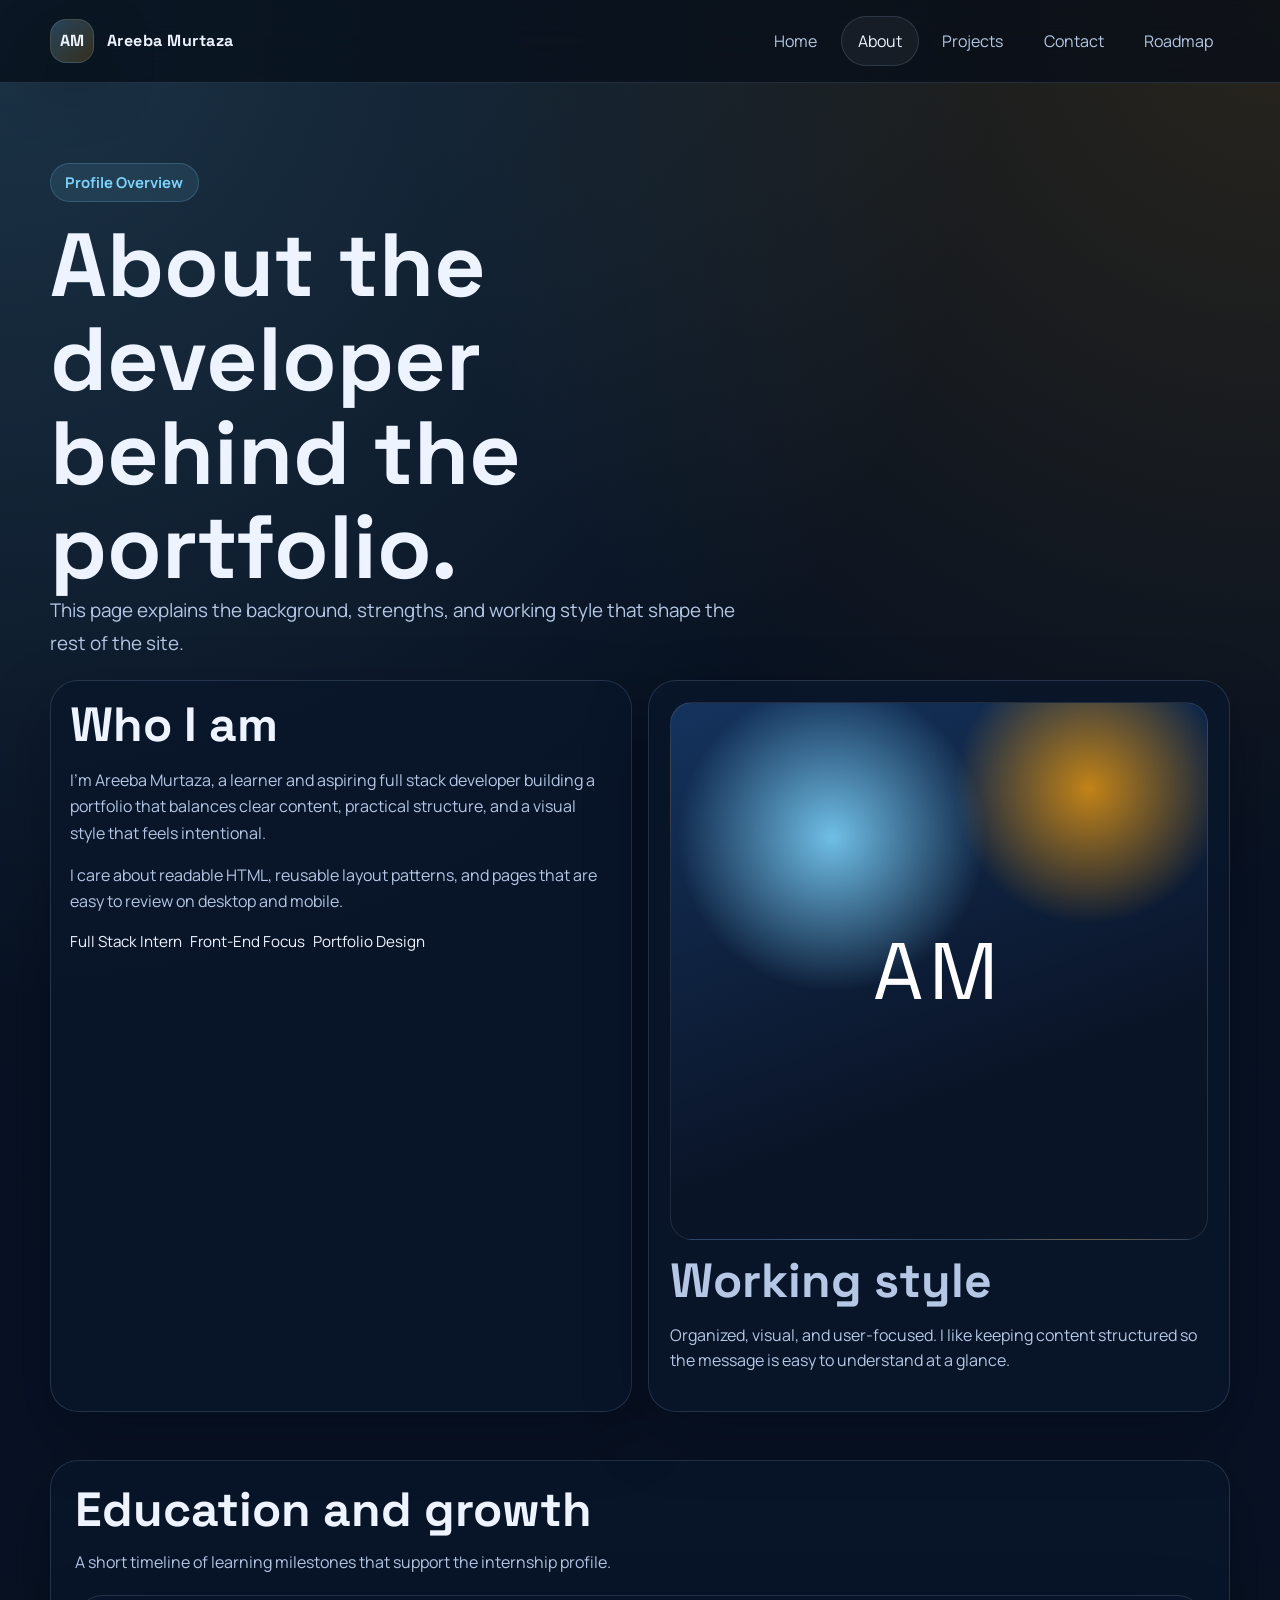
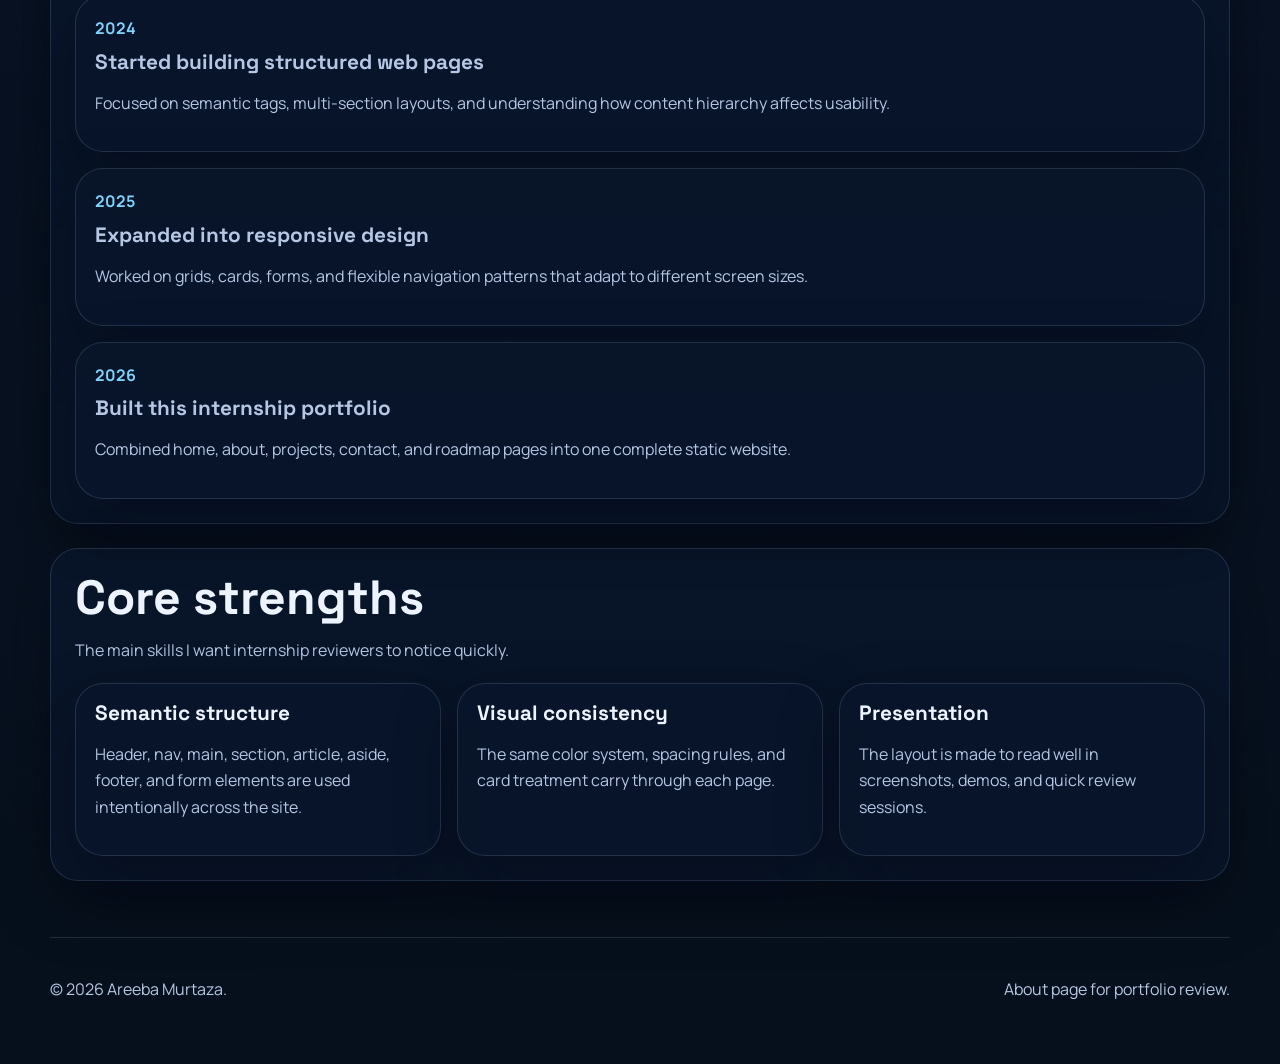
==== about.html @ 61dd8318 "added portfolio website files" ====
<!DOCTYPE html>
<html lang="en">
<head>
    <meta charset="UTF-8">
    <meta name="viewport" content="width=device-width, initial-scale=1.0">
    <meta name="description" content="About Areeba Murtaza, a full stack development intern and portfolio owner.">
    <title>About | Areeba Murtaza</title>
    <link rel="stylesheet" href="style.css">
</head>
<body>
    <a class="skip-link" href="#main-content">Skip to content</a>
    <header class="site-header">
        <div class="container">
            <nav class="navbar" aria-label="Primary">
                <a class="brand" href="index.html">
                    <span class="brand-mark">AM</span>
                    <span>Areeba Murtaza</span>
                </a>
                <div class="nav-links">
                    <a href="index.html">Home</a>
                    <a class="active" href="about.html" aria-current="page">About</a>
                    <a href="projects.html">Projects</a>
                    <a href="contact.html">Contact</a>
                    <a href="roadmap.html">Roadmap</a>
                </div>
            </nav>
        </div>
    </header>

    <main id="main-content" class="container">
        <section class="page-hero">
            <div class="section-header">
                <div>
                    <div class="kicker">Profile Overview</div>
                    <h1>About the developer behind the portfolio.</h1>
                    <p class="lead">This page explains the background, strengths, and working style that shape the rest of the site.</p>
                </div>
            </div>
            <div class="grid-2">
                <article class="card">
                    <h2>Who I am</h2>
                    <p>I’m Areeba Murtaza, a learner and aspiring full stack developer building a portfolio that balances clear content, practical structure, and a visual style that feels intentional.</p>
                    <p>I care about readable HTML, reusable layout patterns, and pages that are easy to review on desktop and mobile.</p>
                    <div class="badge-row">
                        <span class="badge">Full Stack Intern</span>
                        <span class="badge">Front-End Focus</span>
                        <span class="badge">Portfolio Design</span>
                    </div>
                </article>
                <aside class="profile-panel">
                    <figure>
                        <div class="avatar" aria-hidden="true">AM</div>
                        <figcaption>
                            <h2 style="margin-bottom:0.5rem;">Working style</h2>
                            <p>Organized, visual, and user-focused. I like keeping content structured so the message is easy to understand at a glance.</p>
                        </figcaption>
                    </figure>
                </aside>
            </div>
        </section>

        <section class="section">
            <div class="section-header">
                <div>
                    <h2>Education and growth</h2>
                    <p>A short timeline of learning milestones that support the internship profile.</p>
                </div>
            </div>
            <ol class="timeline">
                <li class="timeline-item">
                    <time datetime="2024">2024</time>
                    <h3>Started building structured web pages</h3>
                    <p>Focused on semantic tags, multi-section layouts, and understanding how content hierarchy affects usability.</p>
                </li>
                <li class="timeline-item">
                    <time datetime="2025">2025</time>
                    <h3>Expanded into responsive design</h3>
                    <p>Worked on grids, cards, forms, and flexible navigation patterns that adapt to different screen sizes.</p>
                </li>
                <li class="timeline-item">
                    <time datetime="2026">2026</time>
                    <h3>Built this internship portfolio</h3>
                    <p>Combined home, about, projects, contact, and roadmap pages into one complete static website.</p>
                </li>
            </ol>
        </section>

        <section class="section">
            <div class="section-header">
                <div>
                    <h2>Core strengths</h2>
                    <p>The main skills I want internship reviewers to notice quickly.</p>
                </div>
            </div>
            <div class="grid-3">
                <article class="card">
                    <h3>Semantic structure</h3>
                    <p>Header, nav, main, section, article, aside, footer, and form elements are used intentionally across the site.</p>
                </article>
                <article class="card">
                    <h3>Visual consistency</h3>
                    <p>The same color system, spacing rules, and card treatment carry through each page.</p>
                </article>
                <article class="card">
                    <h3>Presentation</h3>
                    <p>The layout is made to read well in screenshots, demos, and quick review sessions.</p>
                </article>
            </div>
        </section>
    </main>

    <footer class="site-footer">
        <div class="container footer-inner">
            <p>&copy; 2026 Areeba Murtaza.</p>
            <p>About page for portfolio review.</p>
        </div>
    </footer>
</body>
</html>
---- style.css ----
@import url('https://fonts.googleapis.com/css2?family=Manrope:wght@400;500;600;700;800&family=Space+Grotesk:wght@500;700&display=swap');

:root {
    --bg: #07111f;
    --bg-soft: #0c1a2f;
    --panel: rgba(10, 23, 43, 0.78);
    --panel-strong: #102544;
    --card: rgba(14, 31, 56, 0.9);
    --text: #eef4ff;
    --muted: #b5c7e4;
    --accent: #7dd3fc;
    --accent-2: #f59e0b;
    --border: rgba(150, 180, 222, 0.18);
    --shadow: 0 24px 60px rgba(1, 6, 16, 0.35);
    --radius-xl: 28px;
    --radius-lg: 20px;
    --radius-md: 16px;
    --container: 1180px;
}

* {
    box-sizing: border-box;
}

html {
    scroll-behavior: smooth;
}

body {
    margin: 0;
    font-family: 'Manrope', sans-serif;
    color: var(--text);
    background:
        radial-gradient(circle at top left, rgba(125, 211, 252, 0.18), transparent 34%),
        radial-gradient(circle at top right, rgba(245, 158, 11, 0.14), transparent 30%),
        linear-gradient(180deg, #07111f 0%, #081224 52%, #06101c 100%);
    min-height: 100vh;
}

body::before {
    content: '';
    position: fixed;
    inset: 0;
    pointer-events: none;
    background-image: linear-gradient(rgba(255,255,255,0.025) 1px, transparent 1px),
        linear-gradient(90deg, rgba(255,255,255,0.025) 1px, transparent 1px);
    background-size: 36px 36px;
    mask-image: linear-gradient(180deg, rgba(0,0,0,0.65), transparent 95%);
    opacity: 0.45;
    z-index: -1;
}

img {
    max-width: 100%;
    display: block;
}

a {
    color: inherit;
    text-decoration: none;
}

.skip-link {
    position: absolute;
    left: -999px;
    top: 12px;
    z-index: 1000;
    background: #fff;
    color: #0f172a;
    padding: 0.75rem 1rem;
    border-radius: 999px;
}

.skip-link:focus {
    left: 16px;
}

.container {
    width: min(100% - 2rem, var(--container));
    margin: 0 auto;
}

.site-header {
    position: sticky;
    top: 0;
    z-index: 50;
    backdrop-filter: blur(18px);
    background: rgba(6, 13, 24, 0.72);
    border-bottom: 1px solid var(--border);
}

.navbar {
    display: flex;
    align-items: center;
    justify-content: space-between;
    gap: 1rem;
    padding: 1rem 0;
}

.brand {
    display: inline-flex;
    align-items: center;
    gap: 0.8rem;
    font-family: 'Space Grotesk', sans-serif;
    font-weight: 700;
    letter-spacing: 0.03em;
}

.brand-mark {
    width: 44px;
    height: 44px;
    display: grid;
    place-items: center;
    border-radius: 16px;
    background: linear-gradient(135deg, rgba(125, 211, 252, 0.25), rgba(245, 158, 11, 0.18));
    border: 1px solid var(--border);
    box-shadow: var(--shadow);
}

.nav-links {
    display: flex;
    flex-wrap: wrap;
    gap: 0.4rem;
}

.nav-links a {
    padding: 0.8rem 1rem;
    border-radius: 999px;
    color: var(--muted);
    border: 1px solid transparent;
    transition: 180ms ease;
}

.nav-links a:hover,
.nav-links a:focus-visible,
.nav-links a.active,
.nav-links a[aria-current='page'] {
    color: var(--text);
    border-color: var(--border);
    background: rgba(255, 255, 255, 0.05);
}

.hero,
.page-hero {
    padding: 5rem 0 3rem;
}

.hero-grid {
    display: grid;
    grid-template-columns: minmax(0, 1.2fr) minmax(320px, 0.8fr);
    gap: 2rem;
    align-items: center;
}

.kicker {
    display: inline-flex;
    align-items: center;
    gap: 0.6rem;
    padding: 0.55rem 0.9rem;
    border-radius: 999px;
    background: rgba(125, 211, 252, 0.1);
    border: 1px solid rgba(125, 211, 252, 0.2);
    color: var(--accent);
    font-size: 0.93rem;
    font-weight: 700;
    margin-bottom: 1rem;
}

h1,
h2,
h3,
h4 {
    margin: 0;
    font-family: 'Space Grotesk', sans-serif;
    line-height: 1.05;
}

h1 {
    font-size: clamp(2.7rem, 7vw, 5.6rem);
    max-width: 11ch;
}

h2 {
    font-size: clamp(2rem, 4vw, 3rem);
    margin-bottom: 1rem;
}

h3 {
    font-size: 1.3rem;
}

.lead {
    color: var(--muted);
    font-size: clamp(1.05rem, 2vw, 1.18rem);
    line-height: 1.7;
    max-width: 62ch;
    margin: 1.25rem 0 1.75rem;
}

.actions {
    display: flex;
    flex-wrap: wrap;
    gap: 0.85rem;
    margin-bottom: 2rem;
}

.button {
    display: inline-flex;
    align-items: center;
    justify-content: center;
    gap: 0.5rem;
    padding: 0.95rem 1.25rem;
    border-radius: 999px;
    border: 1px solid transparent;
    font-weight: 700;
    transition: 180ms ease;
}

.button-primary {
    color: #03101d;
    background: linear-gradient(135deg, #7dd3fc, #f8e16c);
    box-shadow: 0 18px 36px rgba(125, 211, 252, 0.14);
}

.button-secondary {
    color: var(--text);
    border-color: var(--border);
    background: rgba(255, 255, 255, 0.04);
}

.button:hover,
.button:focus-visible {
    transform: translateY(-1px);
}

.hero-metrics,
.stats,
.skill-chips,
.pill-list {
    display: flex;
    flex-wrap: wrap;
    gap: 0.85rem;
}

.metric,
.stat,
.pill,
.tag,
.skill {
    padding: 1rem 1.1rem;
    border-radius: var(--radius-md);
    background: rgba(255, 255, 255, 0.05);
    border: 1px solid var(--border);
    box-shadow: var(--shadow);
}

.metric strong,
.stat strong {
    display: block;
    font-size: 1.4rem;
    font-family: 'Space Grotesk', sans-serif;
}

.visual-card {
    position: relative;
    overflow: hidden;
    padding: 1.25rem;
    border-radius: var(--radius-xl);
    background: linear-gradient(180deg, rgba(16, 37, 68, 0.92), rgba(8, 18, 36, 0.92));
    border: 1px solid var(--border);
    box-shadow: var(--shadow);
}

.visual-card::before {
    content: '';
    position: absolute;
    inset: auto -30% -35% auto;
    width: 260px;
    height: 260px;
    border-radius: 50%;
    background: radial-gradient(circle, rgba(125, 211, 252, 0.3), transparent 65%);
}

.profile-panel,
.section,
.card,
.timeline-item,
.form-panel,
.info-panel,
.callout,
.note,
.panel {
    background: var(--panel);
    border: 1px solid var(--border);
    box-shadow: var(--shadow);
    border-radius: var(--radius-xl);
}

.profile-panel {
    padding: 1.3rem;
}

.profile-panel figure {
    margin: 0;
}

.avatar {
    aspect-ratio: 1;
    width: 100%;
    border-radius: 22px;
    background:
        radial-gradient(circle at 30% 25%, rgba(125, 211, 252, 0.88), transparent 28%),
        radial-gradient(circle at 78% 16%, rgba(245, 158, 11, 0.78), transparent 22%),
        linear-gradient(160deg, #14335d, #0a1427 68%);
    border: 1px solid rgba(255,255,255,0.1);
    display: grid;
    place-items: center;
    font-family: 'Space Grotesk', sans-serif;
    font-size: clamp(3rem, 8vw, 5rem);
    letter-spacing: 0.08em;
    color: #fff;
    margin-bottom: 1rem;
}

.profile-panel figcaption {
    color: var(--muted);
    line-height: 1.6;
}

.section {
    padding: 1.5rem;
    margin: 0 0 1.5rem;
}

.section-header {
    display: flex;
    flex-wrap: wrap;
    align-items: end;
    justify-content: space-between;
    gap: 1rem;
    margin-bottom: 1.35rem;
}

.section-header p {
    margin: 0;
    color: var(--muted);
    max-width: 58ch;
}

.grid-2,
.grid-3,
.grid-4 {
    display: grid;
    gap: 1rem;
}

.grid-2 {
    grid-template-columns: repeat(2, minmax(0, 1fr));
}

.grid-3 {
    grid-template-columns: repeat(3, minmax(0, 1fr));
}

.grid-4 {
    grid-template-columns: repeat(4, minmax(0, 1fr));
}

.card,
.timeline-item,
.form-panel,
.info-panel,
.callout,
.note,
.panel {
    padding: 1.2rem;
}

.card p,
.timeline-item p,
.info-panel p,
.callout p,
.note p,
.panel p {
    color: var(--muted);
    line-height: 1.65;
}

.card ul,
.list,
.timeline,
.feature-list,
.bullets {
    margin: 0;
    padding-left: 1.15rem;
    color: var(--muted);
    line-height: 1.7;
}

.card ul li + li,
.list li + li,
.feature-list li + li,
.bullets li + li {
    margin-top: 0.45rem;
}

.badge-row {
    display: flex;
    flex-wrap: wrap;
    gap: 0.5rem;
    margin-top: 1rem;
}

.badge,
.skill,
.tag,
.pill {
    display: inline-flex;
    align-items: center;
    gap: 0.4rem;
    font-size: 0.95rem;
    color: var(--text);
}

.timeline {
    list-style: none;
    padding: 0;
    margin: 0;
    display: grid;
    gap: 1rem;
}

.timeline-item {
    position: relative;
}

.timeline-item time {
    display: inline-block;
    margin-bottom: 0.6rem;
    color: var(--accent);
    font-weight: 700;
}

.progress {
    height: 0.7rem;
    border-radius: 999px;
    background: rgba(255,255,255,0.08);
    overflow: hidden;
    margin-top: 0.6rem;
}

.progress span {
    display: block;
    height: 100%;
    border-radius: inherit;
    background: linear-gradient(90deg, #7dd3fc, #f59e0b);
}

.project-card {
    display: flex;
    flex-direction: column;
    gap: 1rem;
    min-height: 100%;
}

.project-media {
    border-radius: 20px;
    min-height: 170px;
    padding: 1rem;
    background:
        radial-gradient(circle at top left, rgba(125, 211, 252, 0.24), transparent 26%),
        radial-gradient(circle at bottom right, rgba(245, 158, 11, 0.18), transparent 24%),
        linear-gradient(160deg, rgba(17, 43, 77, 0.95), rgba(8, 18, 36, 0.95));
    border: 1px solid rgba(255,255,255,0.08);
    display: flex;
    flex-direction: column;
    justify-content: end;
}

.project-media strong {
    font-family: 'Space Grotesk', sans-serif;
    font-size: 1.2rem;
}

.project-meta,
.meta {
    display: flex;
    flex-wrap: wrap;
    gap: 0.5rem;
    color: var(--muted);
    font-size: 0.95rem;
}

.project-meta span,
.meta span {
    padding: 0.45rem 0.7rem;
    border-radius: 999px;
    background: rgba(255,255,255,0.05);
    border: 1px solid var(--border);
}

.table {
    width: 100%;
    border-collapse: collapse;
    overflow: hidden;
}

.table th,
.table td {
    padding: 0.85rem;
    text-align: left;
    border-bottom: 1px solid rgba(255,255,255,0.08);
}

.table th {
    color: var(--accent);
    font-weight: 700;
}

.form-layout {
    display: grid;
    grid-template-columns: minmax(0, 1.2fr) minmax(300px, 0.8fr);
    gap: 1rem;
    align-items: start;
}

form {
    display: grid;
    gap: 1rem;
}

fieldset {
    margin: 0;
    padding: 1rem;
    border-radius: 20px;
    border: 1px solid rgba(255,255,255,0.08);
}

legend {
    padding: 0 0.5rem;
    color: var(--accent);
    font-weight: 700;
}

.form-grid {
    display: grid;
    grid-template-columns: repeat(2, minmax(0, 1fr));
    gap: 0.9rem;
}

.field {
    display: grid;
    gap: 0.45rem;
}

.field label {
    font-weight: 700;
}

input,
select,
textarea {
    width: 100%;
    padding: 0.9rem 1rem;
    border-radius: 16px;
    border: 1px solid rgba(255,255,255,0.1);
    background: rgba(2, 7, 15, 0.55);
    color: var(--text);
    font: inherit;
}

textarea {
    min-height: 140px;
    resize: vertical;
}

input::placeholder,
textarea::placeholder {
    color: rgba(181, 199, 228, 0.7);
}

.form-actions {
    display: flex;
    flex-wrap: wrap;
    gap: 0.75rem;
    align-items: center;
}

.helper {
    color: var(--muted);
    font-size: 0.95rem;
}

.site-footer {
    padding: 2rem 0 3rem;
    color: var(--muted);
}

.footer-inner {
    display: flex;
    flex-wrap: wrap;
    justify-content: space-between;
    gap: 1rem;
    padding-top: 1.5rem;
    border-top: 1px solid var(--border);
}

@media (max-width: 960px) {
    .hero-grid,
    .grid-2,
    .grid-3,
    .grid-4,
    .form-layout {
        grid-template-columns: 1fr;
    }

    h1 {
        max-width: 100%;
    }
}

@media (max-width: 720px) {
    .navbar {
        flex-direction: column;
        align-items: flex-start;
    }

    .nav-links {
        width: 100%;
    }

    .nav-links a {
        flex: 1 1 auto;
        text-align: center;
    }

    .hero,
    .page-hero {
        padding-top: 3rem;
    }

    .section,
    .profile-panel,
    .card,
    .timeline-item,
    .form-panel,
    .info-panel,
    .callout,
    .note,
    .panel {
        border-radius: 22px;
    }

    .form-grid {
        grid-template-columns: 1fr;
    }
}
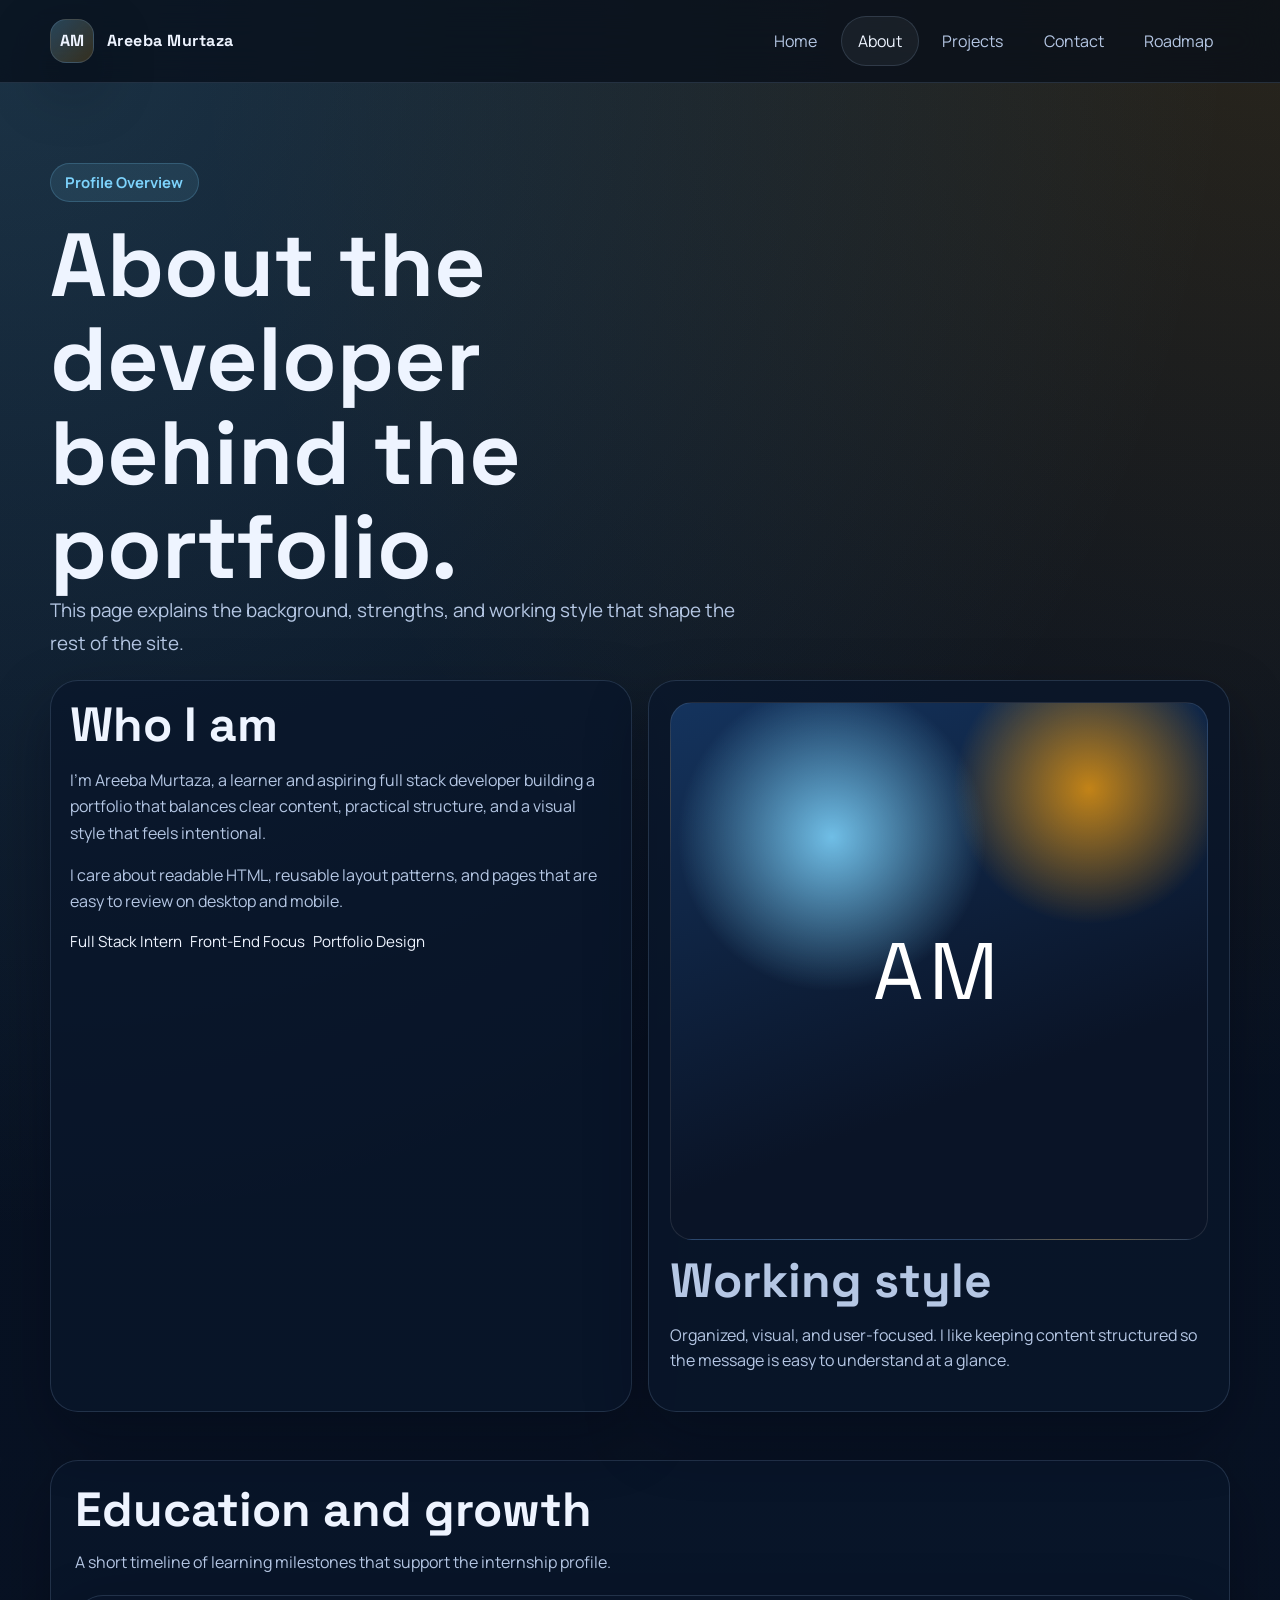
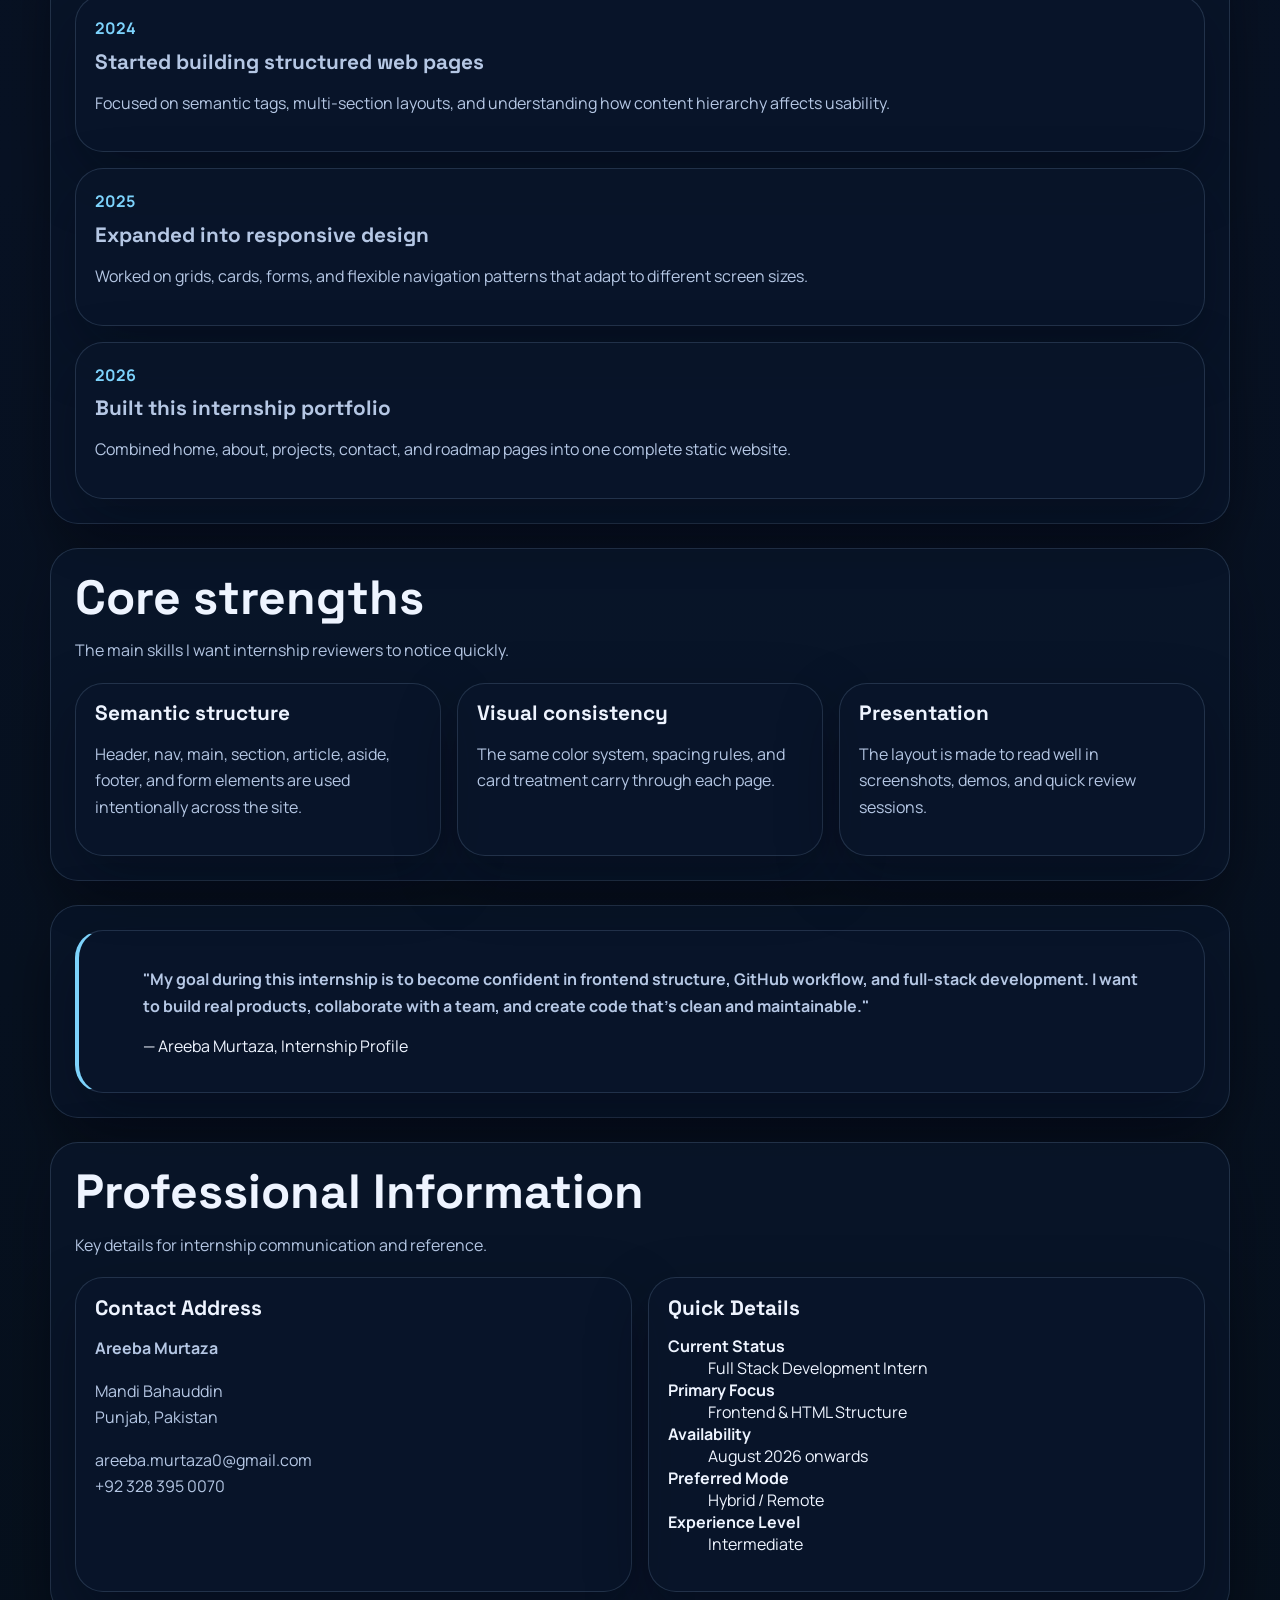
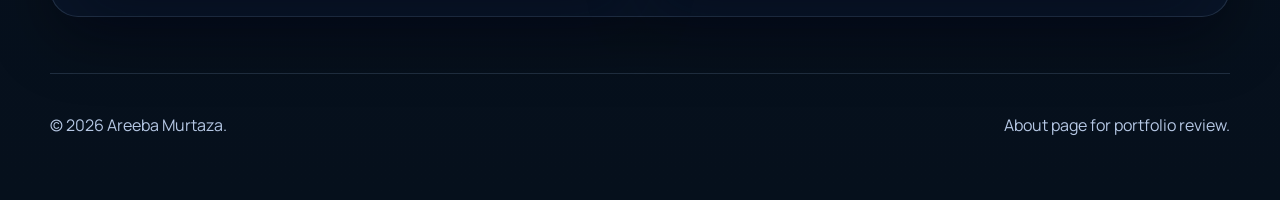
==== commit 05a595ad: "made the fields of input in contact page required" ====
--- a/about.html
+++ b/about.html
@@ -107,6 +107,53 @@
                 </article>
             </div>
         </section>
+
+        <section class="section">
+            <article class="card" style="border-left: 4px solid var(--accent); padding-left: 1.5rem;">
+                <blockquote>
+                    <p><strong>"My goal during this internship is to become confident in frontend structure, GitHub workflow, and full-stack development. I want to build real products, collaborate with a team, and create code that's clean and maintainable."</strong></p>
+                    <footer>— Areeba Murtaza, Internship Profile</footer>
+                </blockquote>
+            </article>
+        </section>
+
+        <section class="section">
+            <div class="section-header">
+                <div>
+                    <h2>Professional Information</h2>
+                    <p>Key details for internship communication and reference.</p>
+                </div>
+            </div>
+            <div class="grid-2">
+                <address class="card" style="font-style: normal;">
+                    <h3>Contact Address</h3>
+                    <p><strong>Areeba Murtaza</strong></p>
+                    <p>Mandi Bahauddin<br>Punjab, Pakistan</p>
+                    <p><a href="mailto:areeba.murtaza0@gmail.com">areeba.murtaza0@gmail.com</a><br>
+                    <a href="tel:+923283950070">+92 328 395 0070</a></p>
+                </address>
+
+                <div class="card">
+                    <h3>Quick Details</h3>
+                    <dl>
+                        <dt><strong>Current Status</strong></dt>
+                        <dd>Full Stack Development Intern</dd>
+
+                        <dt><strong>Primary Focus</strong></dt>
+                        <dd>Frontend & HTML Structure</dd>
+
+                        <dt><strong>Availability</strong></dt>
+                        <dd>August 2026 onwards</dd>
+
+                        <dt><strong>Preferred Mode</strong></dt>
+                        <dd>Hybrid / Remote</dd>
+
+                        <dt><strong>Experience Level</strong></dt>
+                        <dd>Intermediate</dd>
+                    </dl>
+                </div>
+            </div>
+        </section>
     </main>
 
     <footer class="site-footer">
